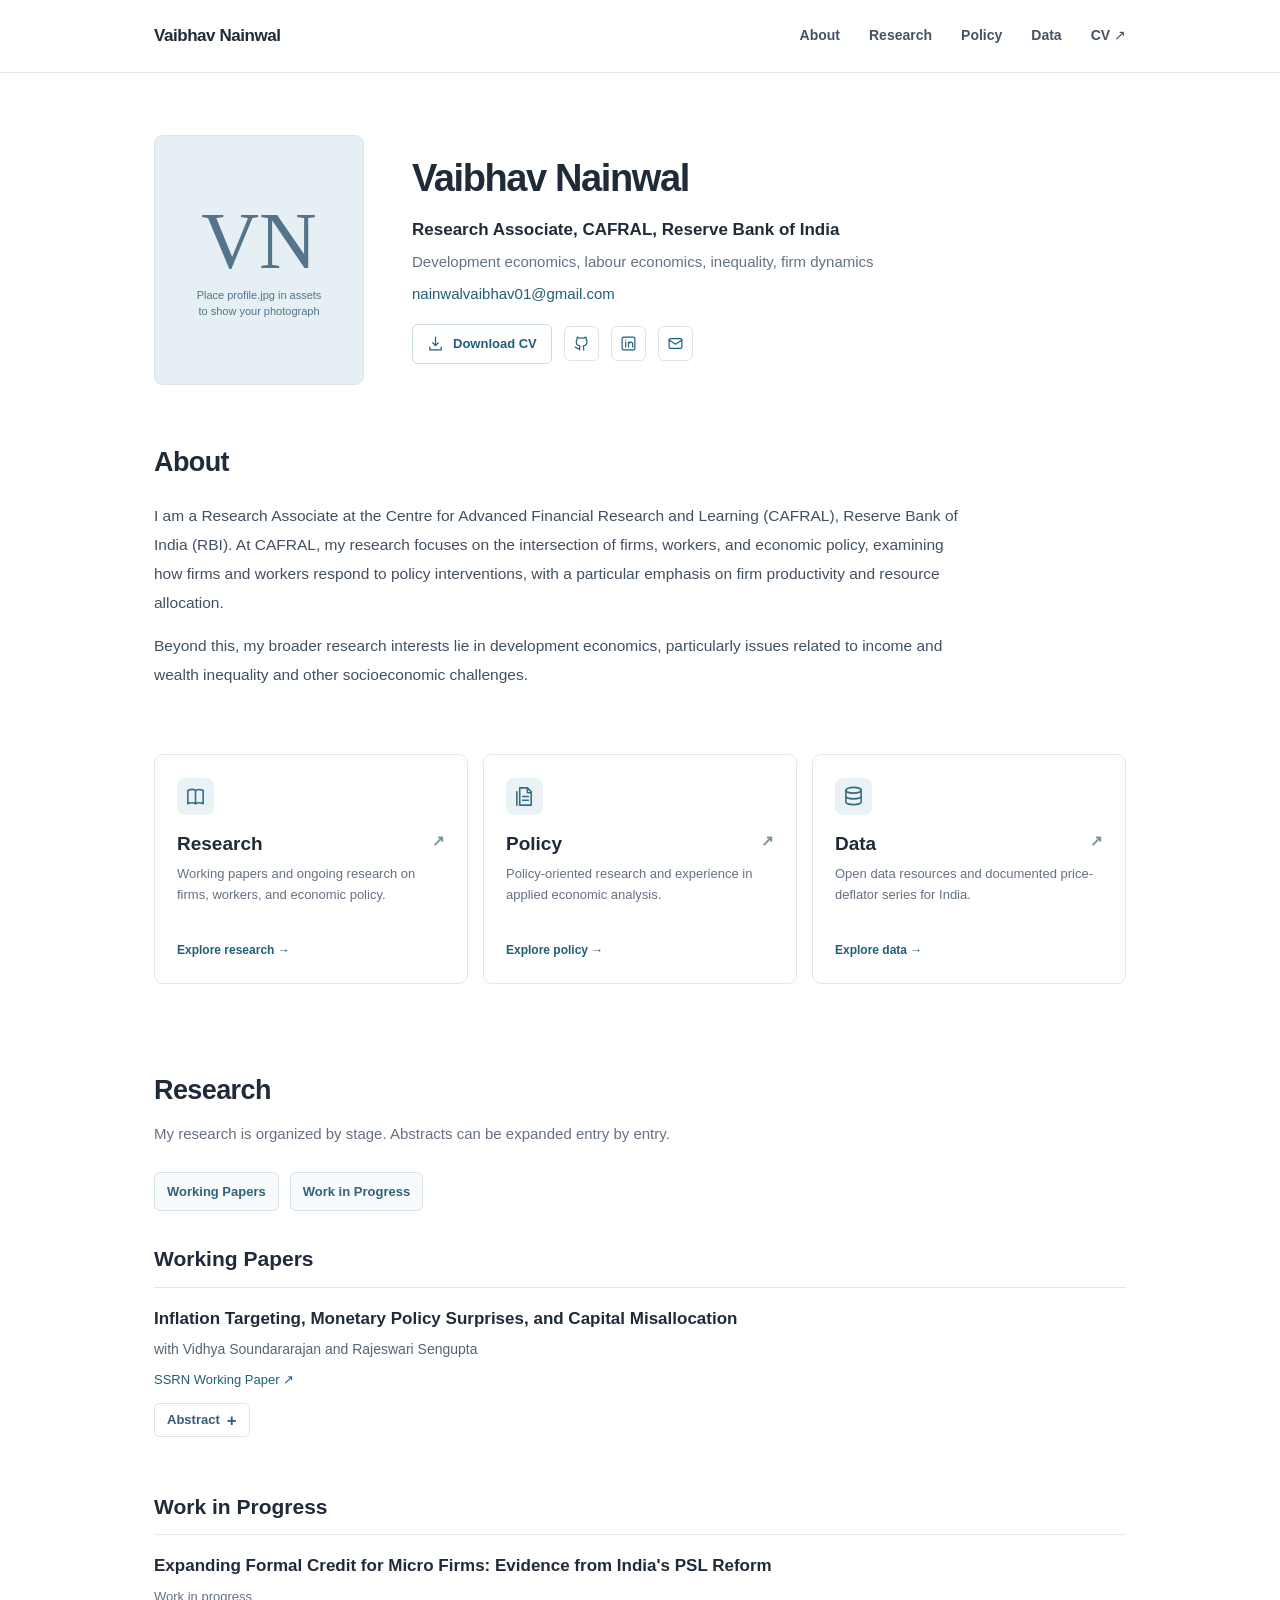
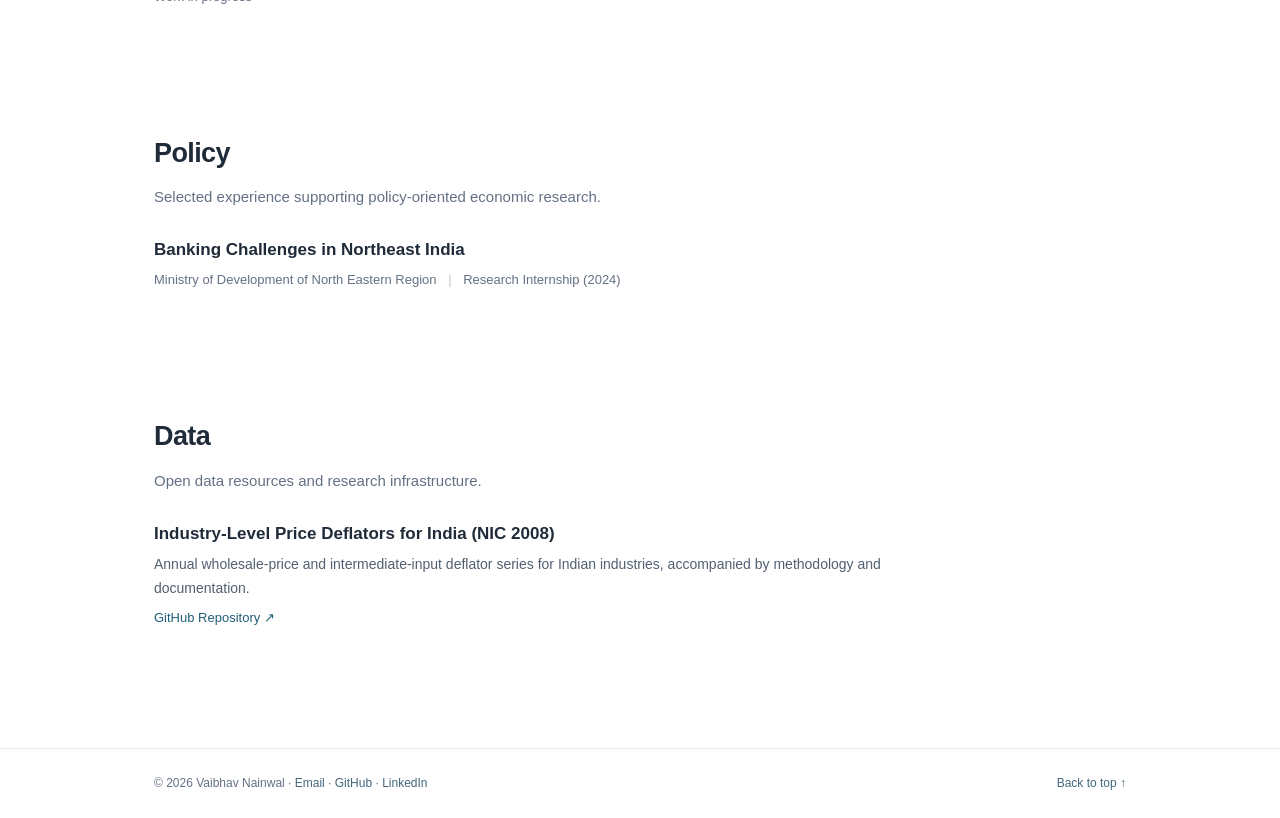
==== index.html @ 9726be57 "Initial academic website" ====
<!doctype html>
<html lang="en">
<head>
<meta charset="utf-8"><meta name="viewport" content="width=device-width,initial-scale=1">
<title>Vaibhav Nainwal | Economist</title>
<meta name="description" content="Vaibhav Nainwal, Research Associate at CAFRAL, RBI. Research in economics, firms, labor markets and inequality.">
<link rel="icon" href="assets/favicon.svg" type="image/svg+xml"><link rel="stylesheet" href="styles.css">
</head>
<body>
<header class="site-header"><div class="container header-inner">
<a class="wordmark" href="#home">Vaibhav Nainwal</a>
<button class="mobile-menu" type="button" aria-expanded="false" aria-controls="mainnav">Menu ☰</button>
<nav id="mainnav" aria-label="Primary navigation"><a href="#about">About</a><a href="#research">Research</a><a href="#policy">Policy</a><a href="#data">Data</a><a href="assets/Vaibhav_Nainwal_CV.pdf" target="_blank" rel="noopener">CV <span aria-hidden="true">↗</span></a></nav>
</div></header>
<main id="home" class="container">
<section class="intro" aria-label="Introduction">
<div class="portrait-area"><div class="portrait-placeholder" id="portrait-box"><span>VN</span><small>Place profile.jpg in assets<br>to show your photograph</small></div></div>
<div class="intro-text"><h1>Vaibhav Nainwal</h1><p class="position">Research Associate, CAFRAL, Reserve Bank of India</p><p class="fields">Development economics, labour economics, inequality, firm dynamics</p><p class="contact-email"><a href="mailto:nainwalvaibhav01@gmail.com">nainwalvaibhav01@gmail.com</a></p>
<div class="profile-links"><a class="cv-button" href="assets/Vaibhav_Nainwal_CV.pdf" target="_blank" rel="noopener"><svg viewBox="0 0 24 24" aria-hidden="true"><path d="M12 3v12m0 0 4-4m-4 4-4-4M4 17v4h16v-4"/></svg> Download CV</a><a class="icon-link" href="https://github.com/VaibhavNainwal" target="_blank" rel="noopener noreferrer" aria-label="GitHub profile" title="GitHub"><svg viewBox="0 0 24 24" aria-hidden="true"><path d="M9 19c-4 1-4-2-6-2m12 4v-3.2a3 3 0 0 0-.8-2.3c2.7-.3 5.5-1.3 5.5-6A4.7 4.7 0 0 0 18.4 6a4.3 4.3 0 0 0-.1-3s-1 0-3 1.6a10 10 0 0 0-6.4 0C7 3 6 3 6 3a4.3 4.3 0 0 0-.1 3 4.7 4.7 0 0 0-1.3 3.5c0 4.7 2.8 5.7 5.5 6A3 3 0 0 0 9.3 18V21"/></svg></a><a class="icon-link" href="https://www.linkedin.com/in/vaibhav-nainwal-86041a1bb/" target="_blank" rel="noopener noreferrer" aria-label="LinkedIn profile" title="LinkedIn"><svg viewBox="0 0 24 24" aria-hidden="true"><rect x="3" y="3" width="18" height="18" rx="2"/><path d="M8 10v7m0-10v.01M12 17v-7m0 3a3 3 0 0 1 6 0v4"/></svg></a><a class="icon-link" href="mailto:nainwalvaibhav01@gmail.com" title="Email" aria-label="Email"><svg viewBox="0 0 24 24" aria-hidden="true"><rect x="3" y="5" width="18" height="14" rx="2"/><path d="m3 7 9 6 9-6"/></svg></a></div>
</div></section>
<section class="text-section" id="about"><h2>About</h2>
<p>I am a Research Associate at the Centre for Advanced Financial Research and Learning (CAFRAL), Reserve Bank of India (RBI). At CAFRAL, my research focuses on the intersection of firms, workers, and economic policy, examining how firms and workers respond to policy interventions, with a particular emphasis on firm productivity and resource allocation.</p>
<p>Beyond this, my broader research interests lie in development economics, particularly issues related to income and wealth inequality and other socioeconomic challenges.</p>
</section>
<div class="feature-grid" aria-label="Explore the website">
<a class="feature-card" href="#research"><div class="feature-icon"><svg viewBox="0 0 24 24" aria-hidden="true"><path d="M4 19.5V5.7c3.6-1.6 6.4-1.3 8 0v13.8c-2.5-1.4-5.2-1.4-8 0Zm8 0V5.7c2.5-1.4 5.2-1.4 8 0v13.8c-2.8-1.4-5.5-1.4-8 0Z"/></svg></div><h3>Research <span>↗</span></h3><p>Working papers and ongoing research on firms, workers, and economic policy.</p><span class="explore">Explore research →</span></a>
<a class="feature-card" href="#policy"><div class="feature-icon"><svg viewBox="0 0 24 24" aria-hidden="true"><path d="M7 3h8l4 4v14H7zM15 3v5h4M10 12h6m-6 4h6M4 7v14"/></svg></div><h3>Policy <span>↗</span></h3><p>Policy-oriented research and experience in applied economic analysis.</p><span class="explore">Explore policy →</span></a>
<a class="feature-card" href="#data"><div class="feature-icon"><svg viewBox="0 0 24 24" aria-hidden="true"><ellipse cx="12" cy="5.5" rx="8" ry="3"/><path d="M4 5.5v6c0 1.7 3.6 3 8 3s8-1.3 8-3v-6M4 11.5v6c0 1.7 3.6 3 8 3s8-1.3 8-3v-6"/></svg></div><h3>Data <span>↗</span></h3><p>Open data resources and documented price-deflator series for India.</p><span class="explore">Explore data →</span></a>
</div>
<section class="content-section" id="research"><h2>Research</h2><p class="section-lede">My research is organized by stage. Abstracts can be expanded entry by entry.</p>
<div class="jump-links"><a href="#working-papers">Working Papers</a><a href="#work-in-progress">Work in Progress</a></div>
<h3 id="working-papers" class="category-heading">Working Papers</h3>
<article class="entry"><h4>Inflation Targeting, Monetary Policy Surprises, and Capital Misallocation</h4><p class="coauthors">with Vidhya Soundararajan and Rajeswari Sengupta</p><p class="entry-meta"><a href="https://papers.ssrn.com/sol3/papers.cfm?abstract_id=7535941" target="_blank" rel="noopener noreferrer">SSRN Working Paper ↗</a></p>
<details><summary>Abstract</summary><div class="abstract"><p>We examine whether a more predictable monetary policy framework improves the allocation of capital across firms. Using firm-level data from the Indian manufacturing sector for 2005–2024, we study this in the context of India's adoption of flexible inflation targeting (FIT) in 2015. We find that firms with high pre-FIT average revenue per unit of capital (ARPK) subsequently accumulate more capital and experience a relative decline in ARPK, consistent with capital being reallocated toward previously under-capitalized firms.</p></div></details></article>
<h3 id="work-in-progress" class="category-heading">Work in Progress</h3>
<article class="entry"><h4>Expanding Formal Credit for Micro Firms: Evidence from India's PSL Reform</h4><p class="entry-meta">Work in progress</p></article>
</section>
<section class="content-section" id="policy"><h2>Policy</h2><p class="section-lede">Selected experience supporting policy-oriented economic research.</p>
<article class="entry"><h4>Banking Challenges in Northeast India</h4><p class="entry-meta">Ministry of Development of North Eastern Region <span class="sep">|</span> Research Internship (2024)</p></article></section>
<section class="content-section" id="data"><h2>Data</h2><p class="section-lede">Open data resources and research infrastructure.</p>
<article class="entry"><h4>Industry-Level Price Deflators for India (NIC 2008)</h4><p>Annual wholesale-price and intermediate-input deflator series for Indian industries, accompanied by methodology and documentation.</p><p class="entry-meta"><a href="https://github.com/VaibhavNainwal/Deflator-Series" target="_blank" rel="noopener noreferrer">GitHub Repository ↗</a></p></article></section>
</main>
<footer><div class="container footer-inner"><span>© <span id="year">2026</span> Vaibhav Nainwal · <a href="mailto:nainwalvaibhav01@gmail.com">Email</a> · <a href="https://github.com/VaibhavNainwal" target="_blank" rel="noopener noreferrer">GitHub</a> · <a href="https://www.linkedin.com/in/vaibhav-nainwal-86041a1bb/" target="_blank" rel="noopener noreferrer">LinkedIn</a></span><a href="#home">Back to top ↑</a></div></footer>
<script src="script.js"></script>
</body></html>
---- styles.css ----
:root{--ink:#202b39;--muted:#647184;--accent:#215e79;--line:#e2e8ed;--soft:#f7fafb;--white:#fff}*{box-sizing:border-box}html{scroll-behavior:smooth;scroll-padding-top:95px}body{margin:0;color:var(--ink);font:16px/1.68 -apple-system,BlinkMacSystemFont,"Segoe UI",Arial,sans-serif;background:#fff}a{color:var(--accent);text-decoration:none}a:hover{text-decoration:underline}.container{max-width:1040px;padding:0 34px;margin:0 auto}.site-header{position:sticky;top:0;z-index:10;background:rgba(255,255,255,.97);border-bottom:1px solid var(--line);backdrop-filter:blur(12px)}.header-inner{min-height:72px;display:flex;align-items:center;justify-content:space-between;gap:20px}.wordmark{font-weight:750;color:var(--ink);font-size:17px;letter-spacing:-.45px}.header-inner nav{display:flex;align-items:center;gap:29px}.header-inner nav a{color:#455364;font-size:14px;font-weight:560}.header-inner nav a:hover{color:var(--accent)}.mobile-menu{display:none}.intro{display:grid;grid-template-columns:210px 1fr;gap:48px;align-items:center;padding:62px 0 43px}.portrait-area{width:210px;height:250px}.portrait-placeholder{height:100%;width:100%;border-radius:9px;background:#e6eff3;color:#53748a;display:flex;flex-direction:column;justify-content:center;align-items:center;gap:7px;text-align:center;border:1px solid #d9e5eb}.portrait-placeholder span{font:400 80px/1 Georgia,serif}.portrait-placeholder small{font-size:11px;line-height:1.4;padding:0 10px}.portrait-area img{display:block;height:100%;width:100%;object-fit:cover;object-position:center 22%;border-radius:9px;border:1px solid var(--line)}h1,h2,h3,h4,p{margin-top:0}.intro h1{font-size:38px;line-height:1.17;letter-spacing:-1.4px;margin-bottom:15px;font-weight:720}.position{font-size:17px;font-weight:620;margin-bottom:6px}.fields{color:var(--muted);font-size:15px;line-height:1.65;margin-bottom:6px}.contact-email{font-size:15px;margin-bottom:18px}.profile-links{display:flex;gap:12px;align-items:center}.cv-button{border:1px solid #cbdce5;padding:8px 14px;border-radius:6px;font-size:13px;font-weight:650;display:inline-flex;gap:9px;align-items:center}.cv-button svg,.icon-link svg{width:17px;height:17px;fill:none;stroke:currentColor;stroke-width:1.7;stroke-linecap:round;stroke-linejoin:round}.icon-link{display:grid;place-items:center;border:1px solid #dbe4e9;width:35px;height:35px;border-radius:6px}.text-section{padding:12px 0 30px}.text-section h2,.content-section h2{font-size:27px;letter-spacing:-.6px;font-weight:700;margin-bottom:17px}.text-section p{max-width:820px;margin-bottom:14px;color:#415061;font-size:15.5px;line-height:1.86}.feature-grid{display:grid;grid-template-columns:repeat(3,1fr);gap:15px;margin:21px 0 70px}.feature-card{border:1px solid var(--line);border-radius:9px;padding:23px 22px 20px;color:var(--ink);background:var(--white);min-height:205px;transition:border-color .2s,transform .2s,box-shadow .2s}.feature-card:hover{text-decoration:none;border-color:#a9c7d6;box-shadow:0 6px 18px #263c4c09;transform:translateY(-2px)}.feature-icon{width:37px;height:37px;border-radius:8px;background:#eaf2f6;color:#336d86;display:grid;place-items:center;margin-bottom:13px}.feature-icon svg{width:23px;height:23px;fill:none;stroke:currentColor;stroke-width:1.65;stroke-linecap:round;stroke-linejoin:round}.feature-card h3{font-size:19px;margin-bottom:4px;display:flex;justify-content:space-between}.feature-card h3 span{font-size:15px;color:#7792a1}.feature-card p{color:var(--muted);font-size:13px;line-height:1.6;min-height:60px;margin-bottom:12px}.explore{font-size:12px;font-weight:700;color:var(--accent)}.content-section{padding:14px 0 60px}.section-lede{color:var(--muted);font-size:15px;margin-top:-9px;margin-bottom:25px}.jump-links{display:flex;gap:11px;flex-wrap:wrap;margin:0 0 30px}.jump-links a{border:1px solid #d5e2e9;background:#f8fbfc;color:#32627b;border-radius:6px;padding:8px 12px;font-size:13px;font-weight:650}.category-heading{font-size:21px;font-weight:700;margin:30px 0 15px;padding-bottom:10px;border-bottom:1px solid var(--line)}.entry{padding:4px 0 22px;margin-bottom:14px}.entry h4{font-size:17px;line-height:1.43;margin-bottom:7px;font-weight:680}.entry p{margin-bottom:7px}.coauthors{font-size:14px;color:#546578}.entry-meta{font-size:13px;color:var(--muted);margin-bottom:13px!important}.sep{padding:0 8px;color:#bec7cc}.entry>p:not(.coauthors):not(.entry-meta){color:#526071;font-size:14px;max-width:820px}details{margin-top:13px}summary{list-style:none;cursor:pointer;display:inline-flex;align-items:center;gap:7px;border:1px solid #dce5eb;border-radius:5px;padding:5px 12px;color:#325f78;font-size:13px;font-weight:630}summary::-webkit-details-marker{display:none}summary:after{content:'+';font-size:17px;line-height:1}details[open] summary:after{content:'−'}.abstract{font-size:14px;color:#4d5e70;line-height:1.84;max-width:880px;border-left:3px solid #cde1eb;padding:13px 20px 1px;margin:12px 0;background:#f9fbfc}footer{border-top:1px solid var(--line);margin-top:10px}.footer-inner{display:flex;justify-content:space-between;align-items:center;padding-top:24px;padding-bottom:25px;gap:15px;font-size:12px;color:var(--muted)}footer a{color:#42677d}@media(max-width:720px){.container{padding:0 20px}.header-inner{min-height:62px}.mobile-menu{display:block;border:0;background:none;color:var(--ink);font:600 13px inherit;padding:10px;cursor:pointer}.header-inner nav{display:none;position:absolute;left:0;right:0;top:62px;background:white;border-bottom:1px solid var(--line);padding:12px 24px 18px;flex-direction:column;align-items:flex-start;gap:15px}.header-inner nav.is-open{display:flex}.intro{grid-template-columns:1fr;gap:23px;padding:36px 0 15px}.portrait-area{height:210px;width:176px}.intro h1{font-size:32px}.feature-grid{grid-template-columns:1fr;gap:12px;margin-bottom:38px}.feature-card{min-height:auto}.feature-card p{min-height:auto}.footer-inner{flex-direction:column;align-items:flex-start}.content-section{padding-bottom:40px}}
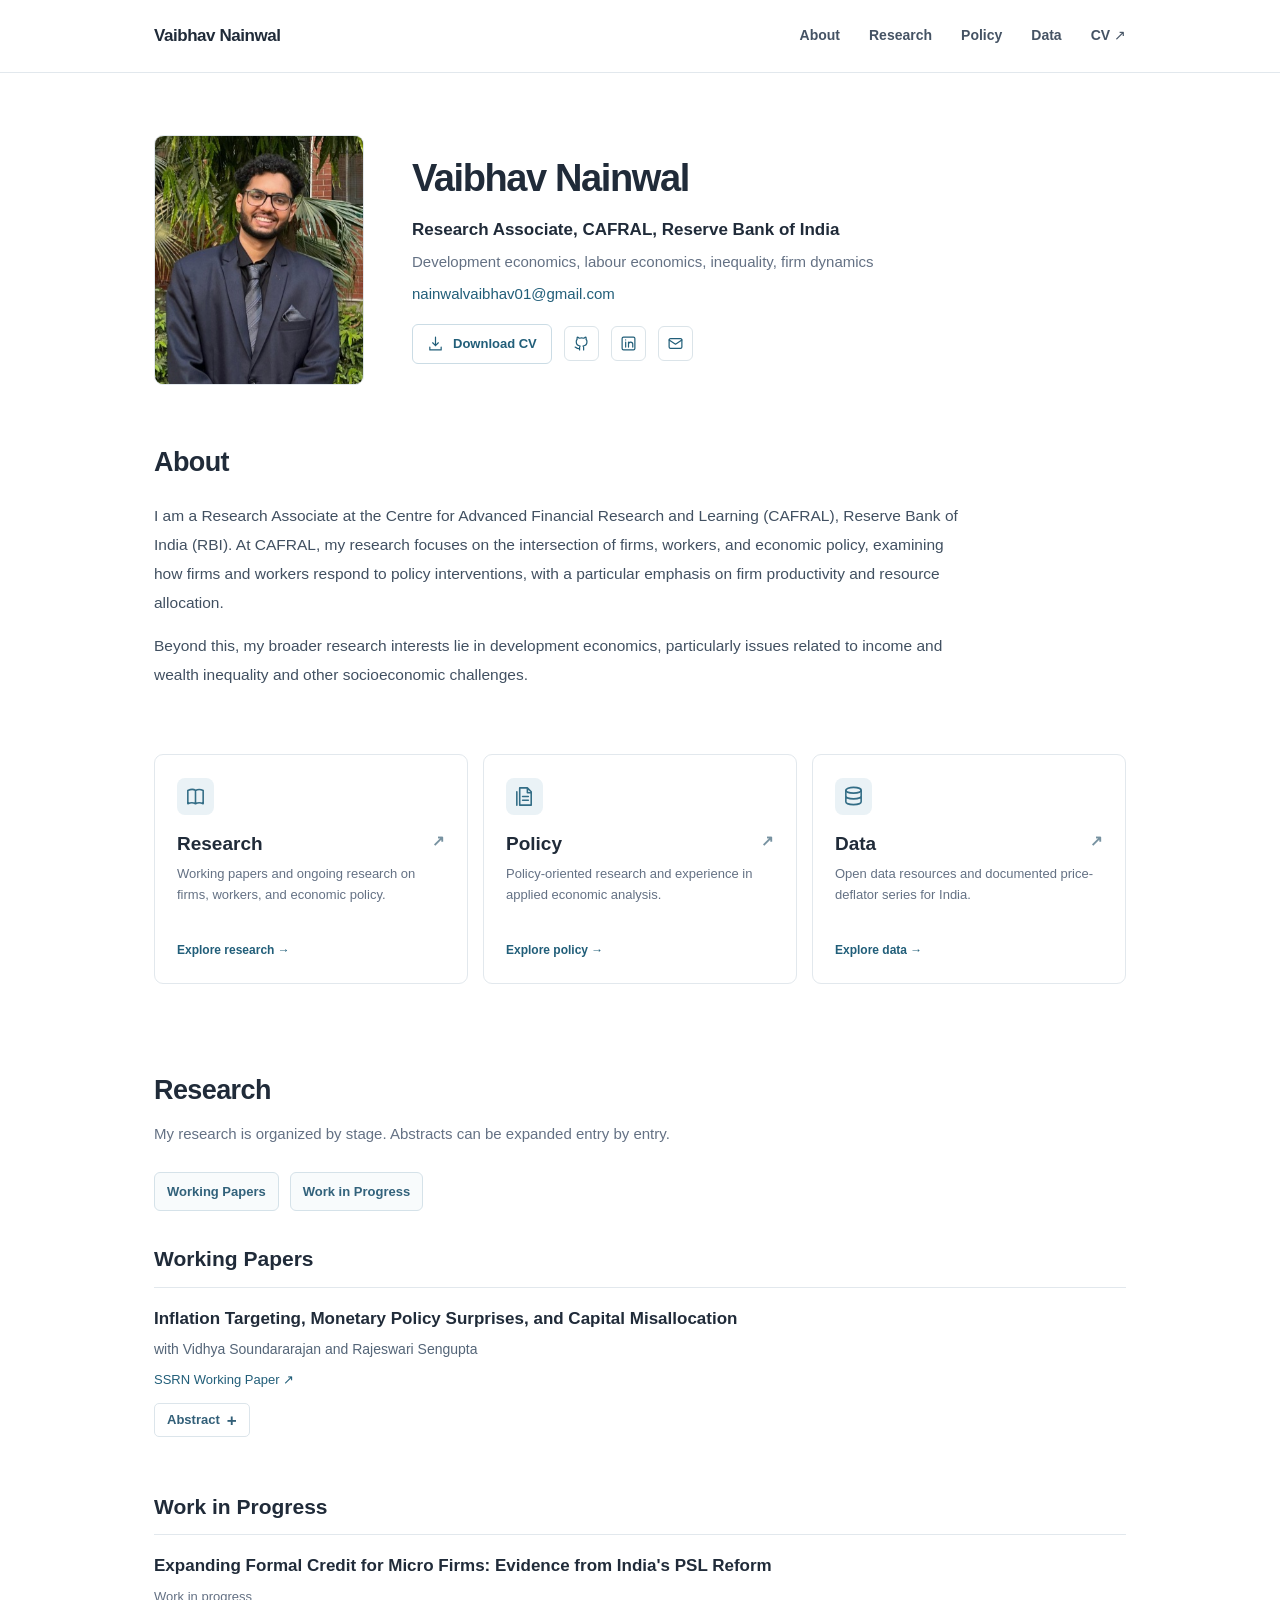
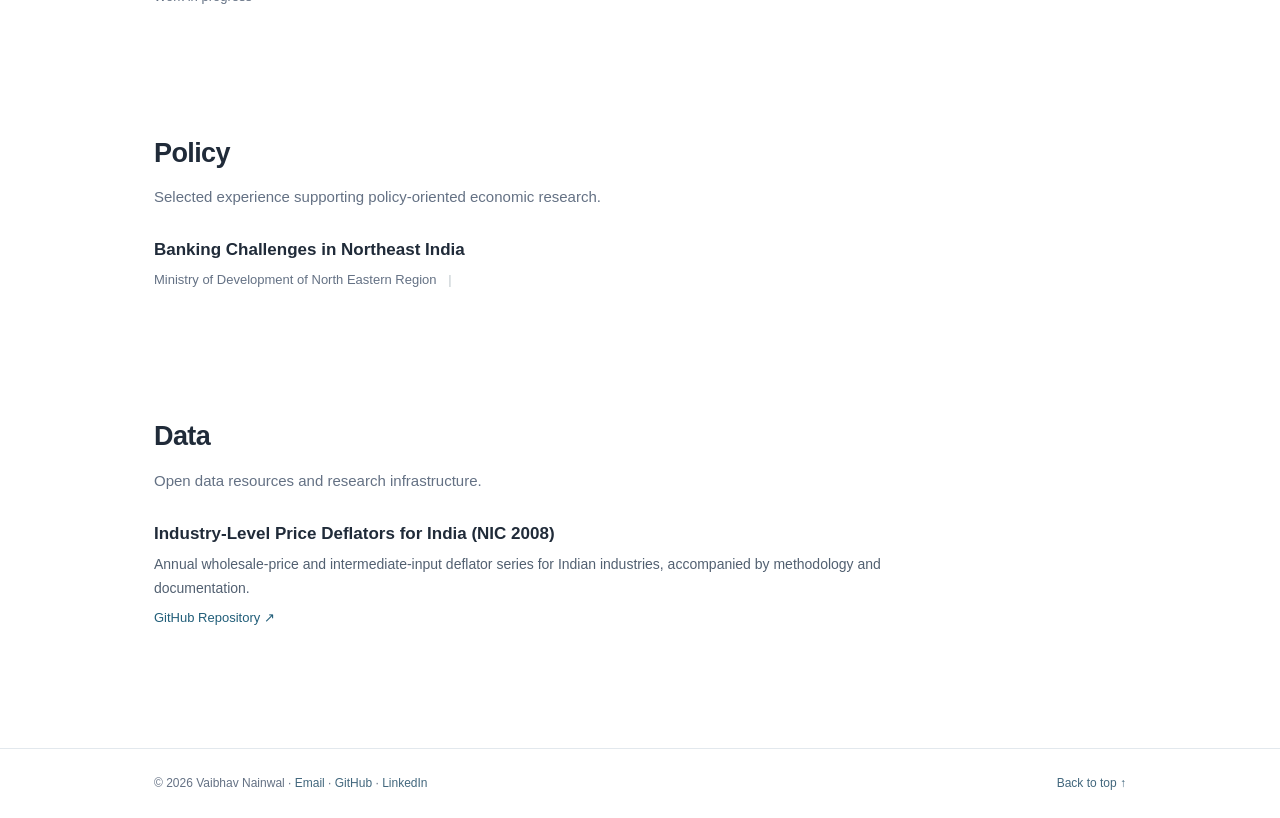
==== commit b88b9948: "Update index.html" ====
--- a/index.html
+++ b/index.html
@@ -1,45 +1,253 @@
+
 <!doctype html>
 <html lang="en">
 <head>
-<meta charset="utf-8"><meta name="viewport" content="width=device-width,initial-scale=1">
-<title>Vaibhav Nainwal | Economist</title>
-<meta name="description" content="Vaibhav Nainwal, Research Associate at CAFRAL, RBI. Research in economics, firms, labor markets and inequality.">
-<link rel="icon" href="assets/favicon.svg" type="image/svg+xml"><link rel="stylesheet" href="styles.css">
+  <meta charset="utf-8">
+  <meta name="viewport" content="width=device-width, initial-scale=1">
+
+  <!-- Page title and description -->
+  <title>Vaibhav Nainwal | Economist</title>
+  <meta name="description" content="Vaibhav Nainwal is a Research Associate at CAFRAL, Reserve Bank of India. His research focuses on development economics, firm productivity, labour markets, monetary policy, and inequality.">
+
+  <!-- Search engine indexing -->
+  <meta name="robots" content="index, follow">
+  <link rel="canonical" href="https://vaibhavnainwal.github.io/">
+
+  <!-- Open Graph metadata -->
+  <meta property="og:type" content="profile">
+  <meta property="og:title" content="Vaibhav Nainwal | Economist">
+  <meta property="og:description" content="Personal academic website of Vaibhav Nainwal, Research Associate at CAFRAL. Research in development economics, firm productivity, labour markets, and inequality.">
+  <meta property="og:url" content="https://vaibhavnainwal.github.io/">
+  <meta property="og:site_name" content="Vaibhav Nainwal">
+
+  <!-- Social media preview -->
+  <meta name="twitter:card" content="summary">
+  <meta name="twitter:title" content="Vaibhav Nainwal | Economist">
+  <meta name="twitter:description" content="Research Associate at CAFRAL. Research in development economics, firms, labour markets, monetary policy, and inequality.">
+
+  <!-- Structured data for search engines -->
+  <script type="application/ld+json">
+  {
+    "@context": "https://schema.org",
+    "@type": "Person",
+    "@id": "https://vaibhavnainwal.github.io/#person",
+    "name": "Vaibhav Nainwal",
+    "givenName": "Vaibhav",
+    "familyName": "Nainwal",
+    "url": "https://vaibhavnainwal.github.io/",
+    "description": "Economist and Research Associate at the Centre for Advanced Financial Research and Learning (CAFRAL), working on development economics, firm productivity, labour markets, monetary policy, and inequality.",
+    "jobTitle": "Research Associate",
+    "worksFor": {
+      "@type": "Organization",
+      "name": "Centre for Advanced Financial Research and Learning (CAFRAL)",
+      "url": "https://cafral.org.in/"
+    },
+    "alumniOf": {
+      "@type": "CollegeOrUniversity",
+      "name": "Delhi School of Economics, University of Delhi"
+    },
+    "knowsAbout": [
+      "Economics",
+      "Development Economics",
+      "Labour Economics",
+      "Firm Productivity",
+      "Capital Misallocation",
+      "Monetary Policy",
+      "Income Inequality"
+    ],
+    "sameAs": [
+      "https://github.com/VaibhavNainwal",
+      "https://www.linkedin.com/in/vaibhav-nainwal-86041a1bb/",
+      "https://ideas.repec.org/f/pna884.html"
+    ]
+  }
+  </script>
+
+  <!-- Website assets -->
+  <link rel="icon" href="assets/favicon.svg" type="image/svg+xml">
+  <link rel="stylesheet" href="styles.css">
 </head>
+
 <body>
-<header class="site-header"><div class="container header-inner">
-<a class="wordmark" href="#home">Vaibhav Nainwal</a>
-<button class="mobile-menu" type="button" aria-expanded="false" aria-controls="mainnav">Menu ☰</button>
-<nav id="mainnav" aria-label="Primary navigation"><a href="#about">About</a><a href="#research">Research</a><a href="#policy">Policy</a><a href="#data">Data</a><a href="assets/Vaibhav_Nainwal_CV.pdf" target="_blank" rel="noopener">CV <span aria-hidden="true">↗</span></a></nav>
-</div></header>
+
+<header class="site-header">
+  <div class="container header-inner">
+    <a class="wordmark" href="#home">Vaibhav Nainwal</a>
+    <button class="mobile-menu" type="button" aria-expanded="false" aria-controls="mainnav">Menu ☰</button>
+    <nav id="mainnav" aria-label="Primary navigation">
+      <a href="#about">About</a>
+      <a href="#research">Research</a>
+      <a href="#policy">Policy</a>
+      <a href="#data">Data</a>
+      <a href="assets/Vaibhav_Nainwal_CV.pdf" target="_blank" rel="noopener">CV <span aria-hidden="true">↗</span></a>
+    </nav>
+  </div>
+</header>
+
 <main id="home" class="container">
-<section class="intro" aria-label="Introduction">
-<div class="portrait-area"><div class="portrait-placeholder" id="portrait-box"><span>VN</span><small>Place profile.jpg in assets<br>to show your photograph</small></div></div>
-<div class="intro-text"><h1>Vaibhav Nainwal</h1><p class="position">Research Associate, CAFRAL, Reserve Bank of India</p><p class="fields">Development economics, labour economics, inequality, firm dynamics</p><p class="contact-email"><a href="mailto:nainwalvaibhav01@gmail.com">nainwalvaibhav01@gmail.com</a></p>
-<div class="profile-links"><a class="cv-button" href="assets/Vaibhav_Nainwal_CV.pdf" target="_blank" rel="noopener"><svg viewBox="0 0 24 24" aria-hidden="true"><path d="M12 3v12m0 0 4-4m-4 4-4-4M4 17v4h16v-4"/></svg> Download CV</a><a class="icon-link" href="https://github.com/VaibhavNainwal" target="_blank" rel="noopener noreferrer" aria-label="GitHub profile" title="GitHub"><svg viewBox="0 0 24 24" aria-hidden="true"><path d="M9 19c-4 1-4-2-6-2m12 4v-3.2a3 3 0 0 0-.8-2.3c2.7-.3 5.5-1.3 5.5-6A4.7 4.7 0 0 0 18.4 6a4.3 4.3 0 0 0-.1-3s-1 0-3 1.6a10 10 0 0 0-6.4 0C7 3 6 3 6 3a4.3 4.3 0 0 0-.1 3 4.7 4.7 0 0 0-1.3 3.5c0 4.7 2.8 5.7 5.5 6A3 3 0 0 0 9.3 18V21"/></svg></a><a class="icon-link" href="https://www.linkedin.com/in/vaibhav-nainwal-86041a1bb/" target="_blank" rel="noopener noreferrer" aria-label="LinkedIn profile" title="LinkedIn"><svg viewBox="0 0 24 24" aria-hidden="true"><rect x="3" y="3" width="18" height="18" rx="2"/><path d="M8 10v7m0-10v.01M12 17v-7m0 3a3 3 0 0 1 6 0v4"/></svg></a><a class="icon-link" href="mailto:nainwalvaibhav01@gmail.com" title="Email" aria-label="Email"><svg viewBox="0 0 24 24" aria-hidden="true"><rect x="3" y="5" width="18" height="14" rx="2"/><path d="m3 7 9 6 9-6"/></svg></a></div>
-</div></section>
-<section class="text-section" id="about"><h2>About</h2>
-<p>I am a Research Associate at the Centre for Advanced Financial Research and Learning (CAFRAL), Reserve Bank of India (RBI). At CAFRAL, my research focuses on the intersection of firms, workers, and economic policy, examining how firms and workers respond to policy interventions, with a particular emphasis on firm productivity and resource allocation.</p>
-<p>Beyond this, my broader research interests lie in development economics, particularly issues related to income and wealth inequality and other socioeconomic challenges.</p>
-</section>
-<div class="feature-grid" aria-label="Explore the website">
-<a class="feature-card" href="#research"><div class="feature-icon"><svg viewBox="0 0 24 24" aria-hidden="true"><path d="M4 19.5V5.7c3.6-1.6 6.4-1.3 8 0v13.8c-2.5-1.4-5.2-1.4-8 0Zm8 0V5.7c2.5-1.4 5.2-1.4 8 0v13.8c-2.8-1.4-5.5-1.4-8 0Z"/></svg></div><h3>Research <span>↗</span></h3><p>Working papers and ongoing research on firms, workers, and economic policy.</p><span class="explore">Explore research →</span></a>
-<a class="feature-card" href="#policy"><div class="feature-icon"><svg viewBox="0 0 24 24" aria-hidden="true"><path d="M7 3h8l4 4v14H7zM15 3v5h4M10 12h6m-6 4h6M4 7v14"/></svg></div><h3>Policy <span>↗</span></h3><p>Policy-oriented research and experience in applied economic analysis.</p><span class="explore">Explore policy →</span></a>
-<a class="feature-card" href="#data"><div class="feature-icon"><svg viewBox="0 0 24 24" aria-hidden="true"><ellipse cx="12" cy="5.5" rx="8" ry="3"/><path d="M4 5.5v6c0 1.7 3.6 3 8 3s8-1.3 8-3v-6M4 11.5v6c0 1.7 3.6 3 8 3s8-1.3 8-3v-6"/></svg></div><h3>Data <span>↗</span></h3><p>Open data resources and documented price-deflator series for India.</p><span class="explore">Explore data →</span></a>
-</div>
-<section class="content-section" id="research"><h2>Research</h2><p class="section-lede">My research is organized by stage. Abstracts can be expanded entry by entry.</p>
-<div class="jump-links"><a href="#working-papers">Working Papers</a><a href="#work-in-progress">Work in Progress</a></div>
-<h3 id="working-papers" class="category-heading">Working Papers</h3>
-<article class="entry"><h4>Inflation Targeting, Monetary Policy Surprises, and Capital Misallocation</h4><p class="coauthors">with Vidhya Soundararajan and Rajeswari Sengupta</p><p class="entry-meta"><a href="https://papers.ssrn.com/sol3/papers.cfm?abstract_id=7535941" target="_blank" rel="noopener noreferrer">SSRN Working Paper ↗</a></p>
-<details><summary>Abstract</summary><div class="abstract"><p>We examine whether a more predictable monetary policy framework improves the allocation of capital across firms. Using firm-level data from the Indian manufacturing sector for 2005–2024, we study this in the context of India's adoption of flexible inflation targeting (FIT) in 2015. We find that firms with high pre-FIT average revenue per unit of capital (ARPK) subsequently accumulate more capital and experience a relative decline in ARPK, consistent with capital being reallocated toward previously under-capitalized firms.</p></div></details></article>
-<h3 id="work-in-progress" class="category-heading">Work in Progress</h3>
-<article class="entry"><h4>Expanding Formal Credit for Micro Firms: Evidence from India's PSL Reform</h4><p class="entry-meta">Work in progress</p></article>
-</section>
-<section class="content-section" id="policy"><h2>Policy</h2><p class="section-lede">Selected experience supporting policy-oriented economic research.</p>
-<article class="entry"><h4>Banking Challenges in Northeast India</h4><p class="entry-meta">Ministry of Development of North Eastern Region <span class="sep">|</span> Research Internship (2024)</p></article></section>
-<section class="content-section" id="data"><h2>Data</h2><p class="section-lede">Open data resources and research infrastructure.</p>
-<article class="entry"><h4>Industry-Level Price Deflators for India (NIC 2008)</h4><p>Annual wholesale-price and intermediate-input deflator series for Indian industries, accompanied by methodology and documentation.</p><p class="entry-meta"><a href="https://github.com/VaibhavNainwal/Deflator-Series" target="_blank" rel="noopener noreferrer">GitHub Repository ↗</a></p></article></section>
+
+  <section class="intro" aria-label="Introduction">
+    <div class="portrait-area">
+      <div class="portrait-placeholder" id="portrait-box">
+        <span>VN</span>
+        <small>Place profile.jpg in assets<br>to show your photograph</small>
+      </div>
+    </div>
+
+    <div class="intro-text">
+      <h1>Vaibhav Nainwal</h1>
+      <p class="position">Research Associate, CAFRAL, Reserve Bank of India</p>
+      <p class="fields">Development economics, labour economics, inequality, firm dynamics</p>
+      <p class="contact-email">
+        <a href="mailto:nainwalvaibhav01@gmail.com">nainwalvaibhav01@gmail.com</a>
+      </p>
+
+      <div class="profile-links">
+        <a class="cv-button" href="assets/Vaibhav_Nainwal_CV.pdf" target="_blank" rel="noopener">
+          <svg viewBox="0 0 24 24" aria-hidden="true">
+            <path d="M12 3v12m0 0 4-4m-4 4-4-4M4 17v4h16v-4"/>
+          </svg>
+          Download CV
+        </a>
+
+        <a class="icon-link" href="https://github.com/VaibhavNainwal" target="_blank" rel="noopener noreferrer" aria-label="GitHub profile" title="GitHub">
+          <svg viewBox="0 0 24 24" aria-hidden="true">
+            <path d="M9 19c-4 1-4-2-6-2m12 4v-3.2a3 3 0 0 0-.8-2.3c2.7-.3 5.5-1.3 5.5-6A4.7 4.7 0 0 0 18.4 6a4.3 4.3 0 0 0-.1-3s-1 0-3 1.6a10 10 0 0 0-6.4 0C7 3 6 3 6 3a4.3 4.3 0 0 0-.1 3 4.7 4.7 0 0 0-1.3 3.5c0 4.7 2.8 5.7 5.5 6A3 3 0 0 0 9.3 18V21"/>
+          </svg>
+        </a>
+
+        <a class="icon-link" href="https://www.linkedin.com/in/vaibhav-nainwal-86041a1bb/" target="_blank" rel="noopener noreferrer" aria-label="LinkedIn profile" title="LinkedIn">
+          <svg viewBox="0 0 24 24" aria-hidden="true">
+            <rect x="3" y="3" width="18" height="18" rx="2"/>
+            <path d="M8 10v7m0-10v.01M12 17v-7m0 3a3 3 0 0 1 6 0v4"/>
+          </svg>
+        </a>
+
+        <a class="icon-link" href="mailto:nainwalvaibhav01@gmail.com" title="Email" aria-label="Email">
+          <svg viewBox="0 0 24 24" aria-hidden="true">
+            <rect x="3" y="5" width="18" height="14" rx="2"/>
+            <path d="m3 7 9 6 9-6"/>
+          </svg>
+        </a>
+      </div>
+    </div>
+  </section>
+
+  <section class="text-section" id="about">
+    <h2>About</h2>
+    <p>I am a Research Associate at the Centre for Advanced Financial Research and Learning (CAFRAL), Reserve Bank of India (RBI). At CAFRAL, my research focuses on the intersection of firms, workers, and economic policy, examining how firms and workers respond to policy interventions, with a particular emphasis on firm productivity and resource allocation.</p>
+    <p>Beyond this, my broader research interests lie in development economics, particularly issues related to income and wealth inequality and other socioeconomic challenges.</p>
+  </section>
+
+  <div class="feature-grid" aria-label="Explore the website">
+
+    <a class="feature-card" href="#research">
+      <div class="feature-icon">
+        <svg viewBox="0 0 24 24" aria-hidden="true">
+          <path d="M4 19.5V5.7c3.6-1.6 6.4-1.3 8 0v13.8c-2.5-1.4-5.2-1.4-8 0Zm8 0V5.7c2.5-1.4 5.2-1.4 8 0v13.8c-2.8-1.4-5.5-1.4-8 0Z"/>
+        </svg>
+      </div>
+      <h3>Research <span>↗</span></h3>
+      <p>Working papers and ongoing research on firms, workers, and economic policy.</p>
+      <span class="explore">Explore research →</span>
+    </a>
+
+    <a class="feature-card" href="#policy">
+      <div class="feature-icon">
+        <svg viewBox="0 0 24 24" aria-hidden="true">
+          <path d="M7 3h8l4 4v14H7zM15 3v5h4M10 12h6m-6 4h6M4 7v14"/>
+        </svg>
+      </div>
+      <h3>Policy <span>↗</span></h3>
+      <p>Policy-oriented research and experience in applied economic analysis.</p>
+      <span class="explore">Explore policy →</span>
+    </a>
+
+    <a class="feature-card" href="#data">
+      <div class="feature-icon">
+        <svg viewBox="0 0 24 24" aria-hidden="true">
+          <ellipse cx="12" cy="5.5" rx="8" ry="3"/>
+          <path d="M4 5.5v6c0 1.7 3.6 3 8 3s8-1.3 8-3v-6M4 11.5v6c0 1.7 3.6 3 8 3s8-1.3 8-3v-6"/>
+        </svg>
+      </div>
+      <h3>Data <span>↗</span></h3>
+      <p>Open data resources and documented price-deflator series for India.</p>
+      <span class="explore">Explore data →</span>
+    </a>
+
+  </div>
+
+  <section class="content-section" id="research">
+    <h2>Research</h2>
+    <p class="section-lede">My research is organized by stage. Abstracts can be expanded entry by entry.</p>
+
+    <div class="jump-links">
+      <a href="#working-papers">Working Papers</a>
+      <a href="#work-in-progress">Work in Progress</a>
+    </div>
+
+    <h3 id="working-papers" class="category-heading">Working Papers</h3>
+
+    <article class="entry">
+      <h4>Inflation Targeting, Monetary Policy Surprises, and Capital Misallocation</h4>
+      <p class="coauthors">with Vidhya Soundararajan and Rajeswari Sengupta</p>
+      <p class="entry-meta">
+        <a href="https://papers.ssrn.com/sol3/papers.cfm?abstract_id=7535941" target="_blank" rel="noopener noreferrer">SSRN Working Paper ↗</a>
+      </p>
+      <details>
+        <summary>Abstract</summary>
+        <div class="abstract">
+          <p>We examine whether a more predictable monetary policy framework improves the allocation of capital across firms. Using firm-level data from the Indian manufacturing sector for 2005–2024, we study this in the context of India's adoption of flexible inflation targeting (FIT) in 2015. We find that firms with high pre-FIT average revenue per unit of capital (ARPK) subsequently accumulate more capital and experience a relative decline in ARPK, consistent with capital being reallocated toward previously under-capitalized firms.</p>
+        </div>
+      </details>
+    </article>
+
+    <h3 id="work-in-progress" class="category-heading">Work in Progress</h3>
+
+    <article class="entry">
+      <h4>Expanding Formal Credit for Micro Firms: Evidence from India's PSL Reform</h4>
+      <p class="entry-meta">Work in progress</p>
+    </article>
+  </section>
+
+  <section class="content-section" id="policy">
+    <h2>Policy</h2>
+    <p class="section-lede">Selected experience supporting policy-oriented economic research.</p>
+
+    <article class="entry">
+      <h4>Banking Challenges in Northeast India</h4>
+      <p class="entry-meta">Ministry of Development of North Eastern Region <span class="sep">|</span>  </p>
+    </article>
+  </section>
+
+  <section class="content-section" id="data">
+    <h2>Data</h2>
+    <p class="section-lede">Open data resources and research infrastructure.</p>
+
+    <article class="entry">
+      <h4>Industry-Level Price Deflators for India (NIC 2008)</h4>
+      <p>Annual wholesale-price and intermediate-input deflator series for Indian industries, accompanied by methodology and documentation.</p>
+      <p class="entry-meta">
+        <a href="https://github.com/VaibhavNainwal/Deflator-Series" target="_blank" rel="noopener noreferrer">GitHub Repository ↗</a>
+      </p>
+    </article>
+  </section>
+
 </main>
-<footer><div class="container footer-inner"><span>© <span id="year">2026</span> Vaibhav Nainwal · <a href="mailto:nainwalvaibhav01@gmail.com">Email</a> · <a href="https://github.com/VaibhavNainwal" target="_blank" rel="noopener noreferrer">GitHub</a> · <a href="https://www.linkedin.com/in/vaibhav-nainwal-86041a1bb/" target="_blank" rel="noopener noreferrer">LinkedIn</a></span><a href="#home">Back to top ↑</a></div></footer>
+
+<footer>
+  <div class="container footer-inner">
+    <span>
+      © <span id="year">2026</span> Vaibhav Nainwal ·
+      <a href="mailto:vaibhav.nainwal@cafral.org.in">Email</a> ·
+      <a href="https://github.com/VaibhavNainwal" target="_blank" rel="noopener noreferrer">GitHub</a> ·
+      <a href="https://www.linkedin.com/in/vaibhav-nainwal-86041a1bb/" target="_blank" rel="noopener noreferrer">LinkedIn</a>
+    </span>
+    <a href="#home">Back to top ↑</a>
+  </div>
+</footer>
+
 <script src="script.js"></script>
-</body></html>
+
+</body>
+</html>
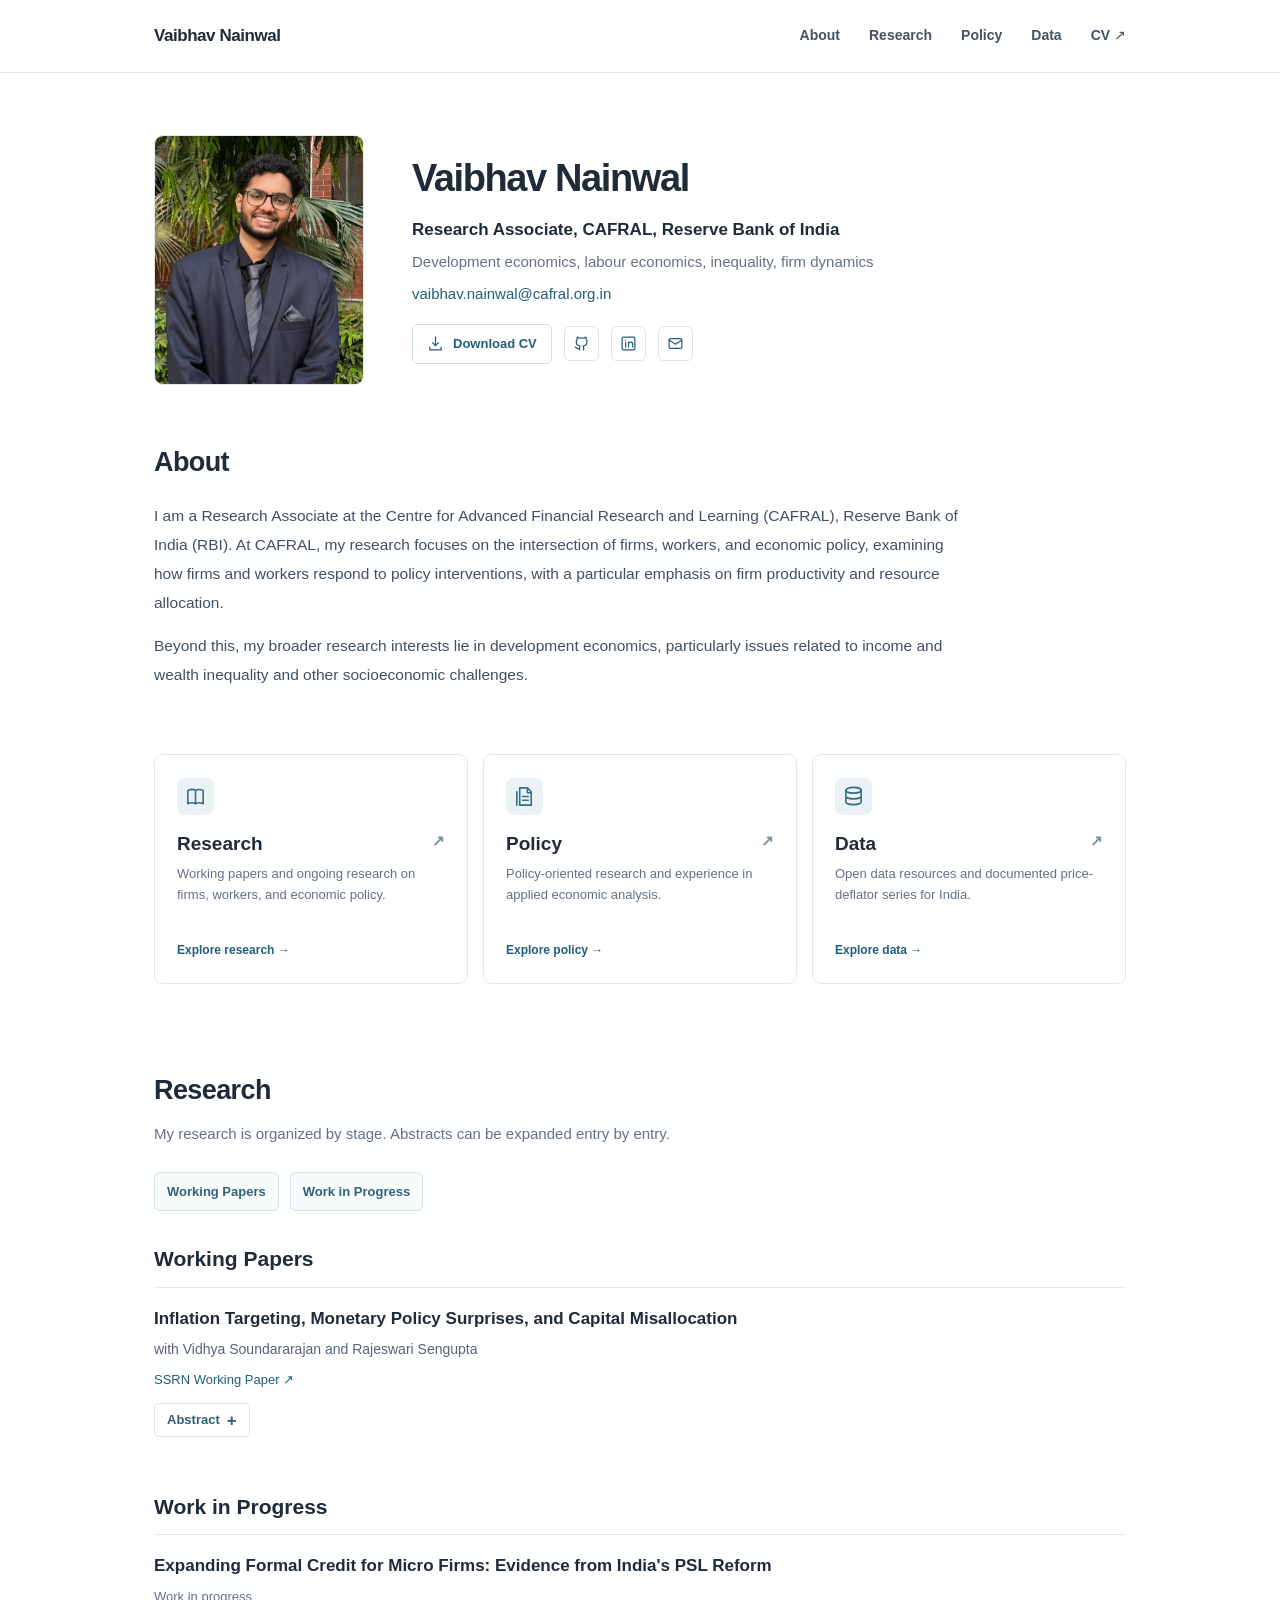
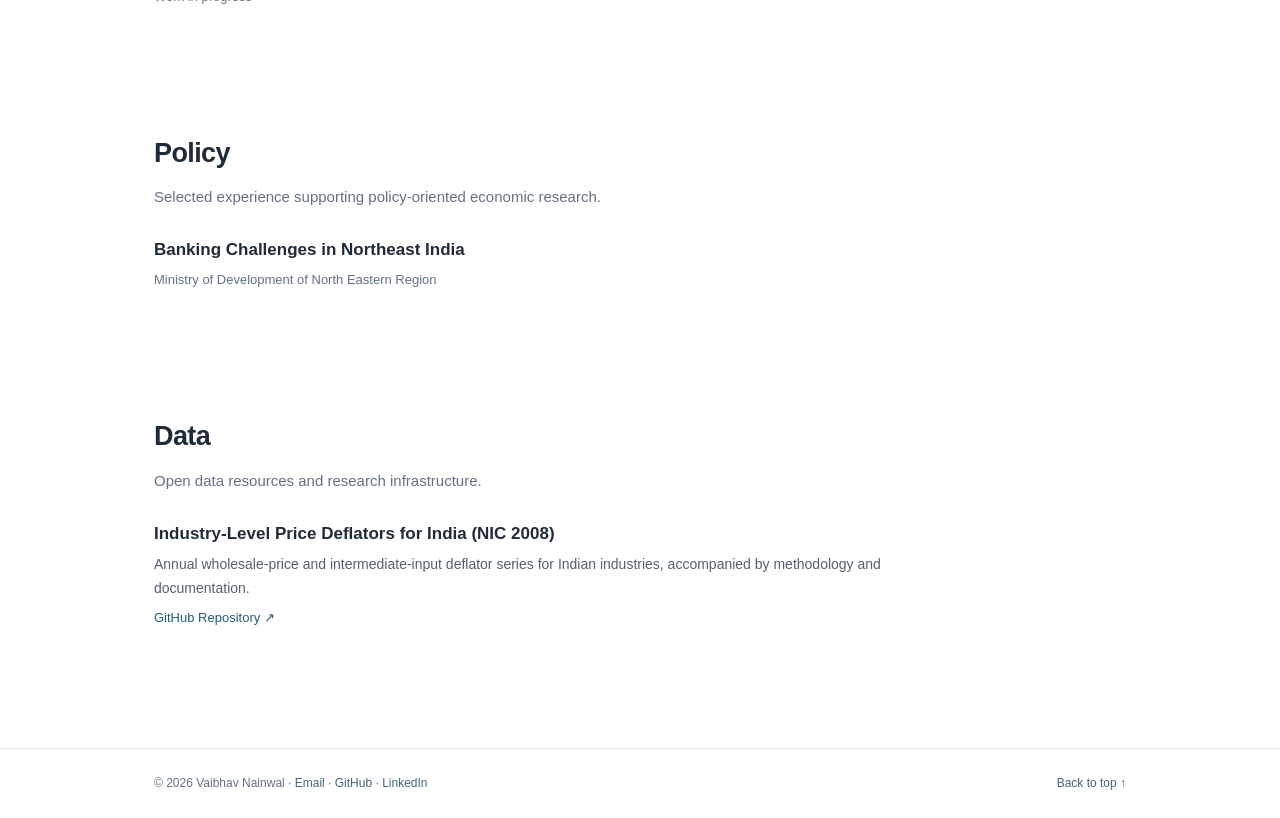
==== commit 9212880c: "Update index.html" ====
--- a/index.html
+++ b/index.html
@@ -99,7 +99,7 @@
       <p class="position">Research Associate, CAFRAL, Reserve Bank of India</p>
       <p class="fields">Development economics, labour economics, inequality, firm dynamics</p>
       <p class="contact-email">
-        <a href="mailto:nainwalvaibhav01@gmail.com">nainwalvaibhav01@gmail.com</a>
+        <a href="mailto:vaibhav.nainwal@cafral.org.in">vaibhav.nainwal@cafral.org.in</a>
       </p>
 
       <div class="profile-links">
@@ -216,7 +216,7 @@
 
     <article class="entry">
       <h4>Banking Challenges in Northeast India</h4>
-      <p class="entry-meta">Ministry of Development of North Eastern Region <span class="sep">|</span>  </p>
+      <p class="entry-meta">Ministry of Development of North Eastern Region  </p>
     </article>
   </section>
 
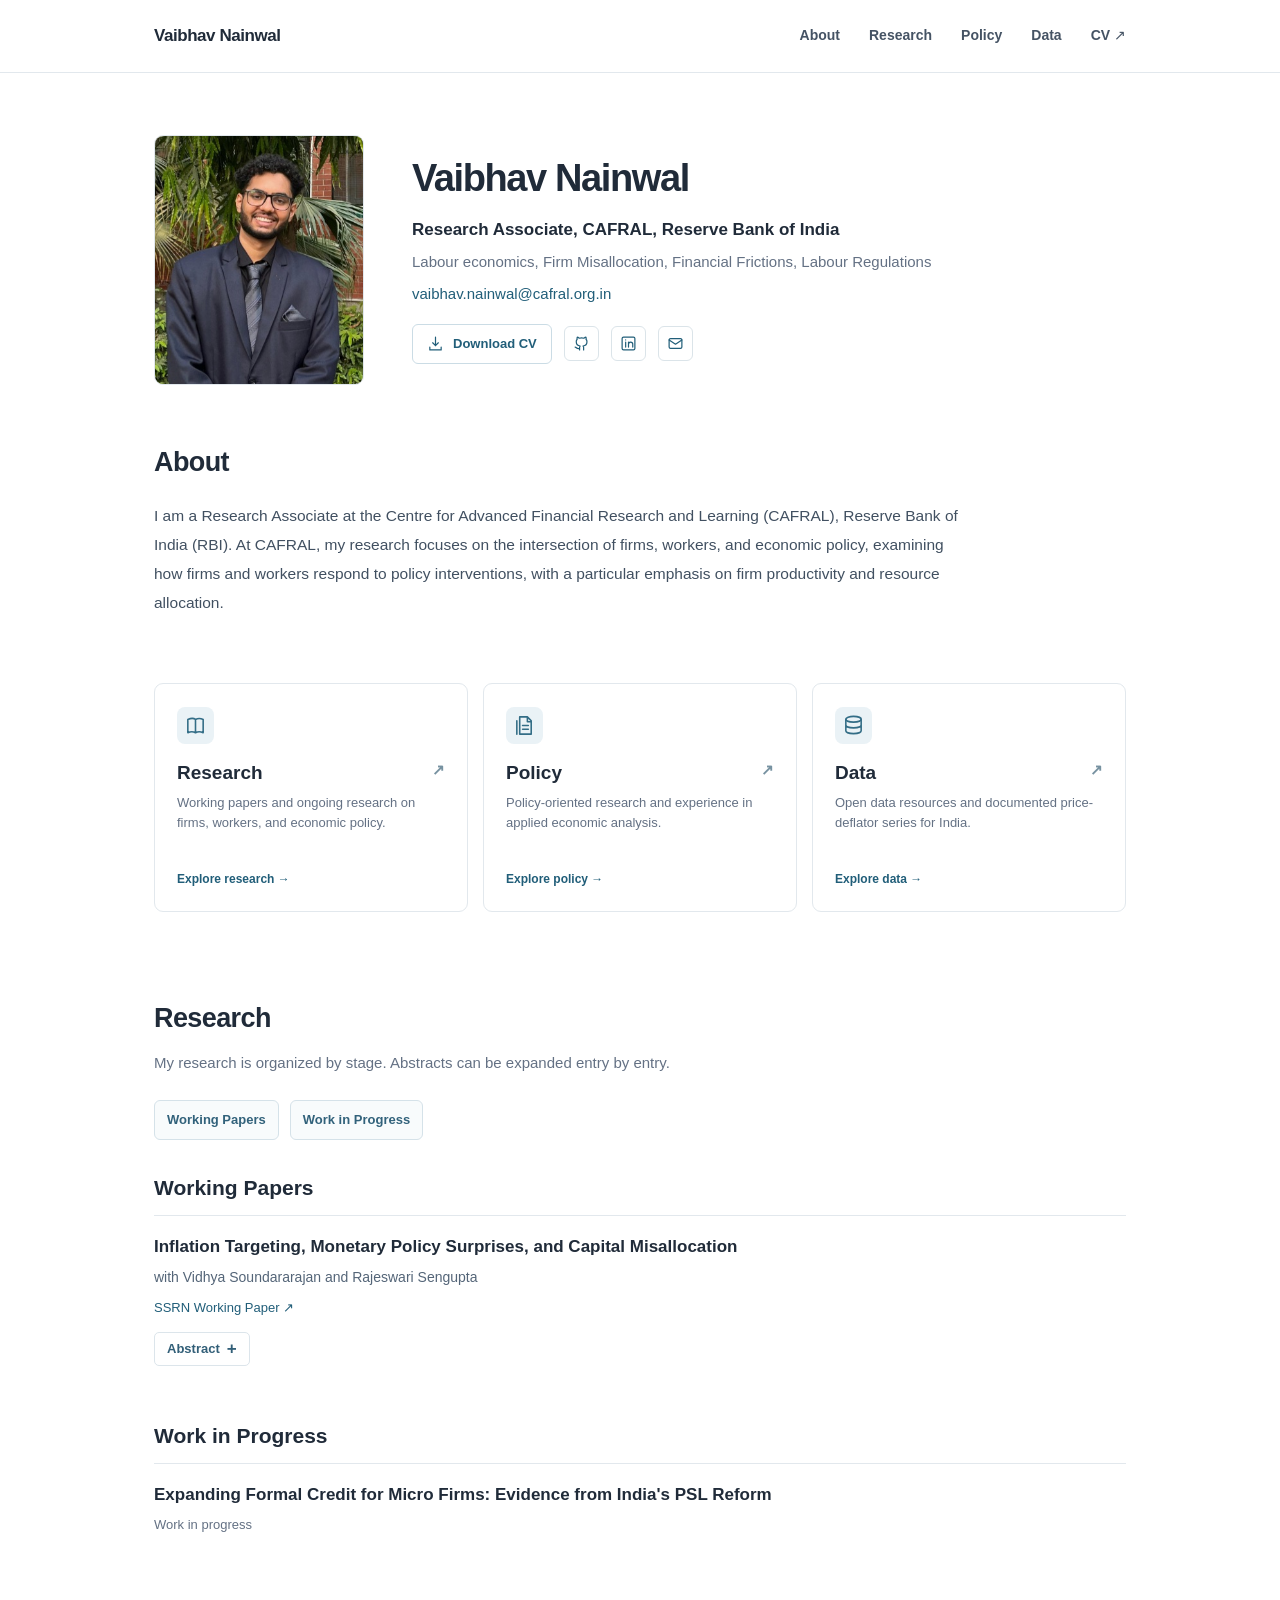
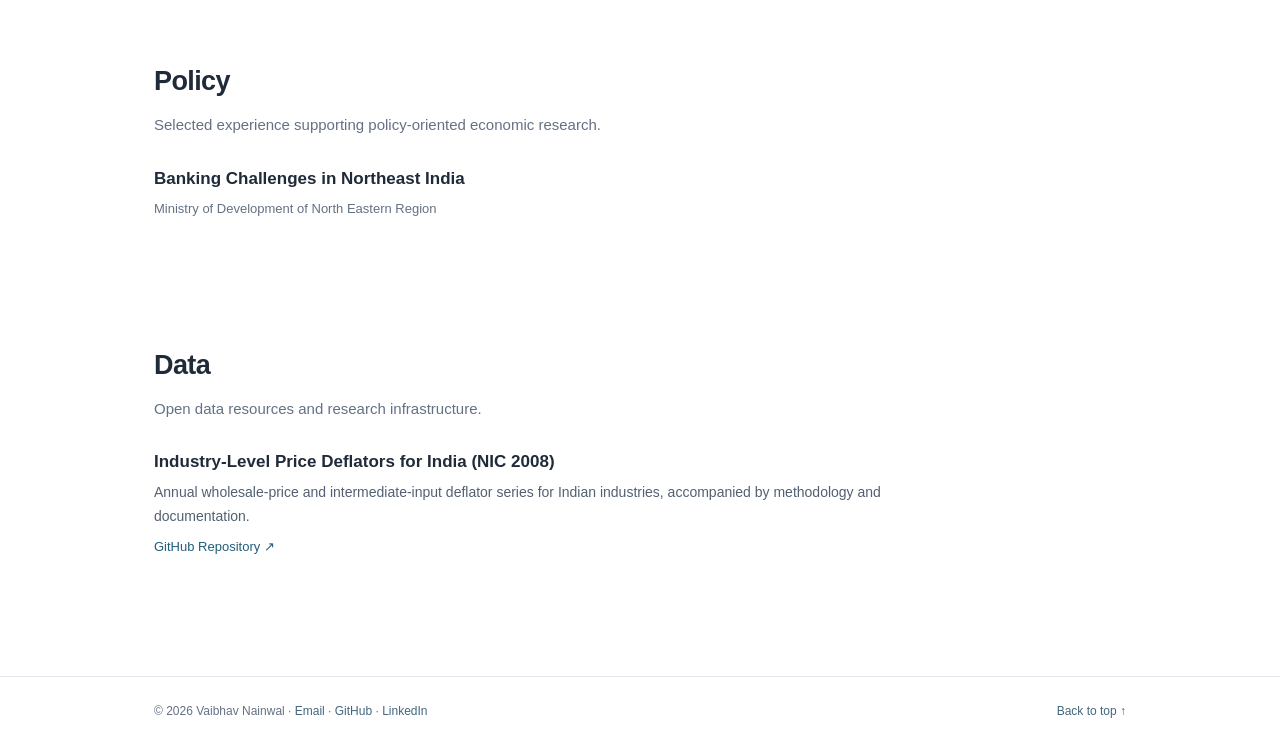
==== commit e2ecd6e7: "Update index.html" ====
--- a/index.html
+++ b/index.html
@@ -97,7 +97,7 @@
     <div class="intro-text">
       <h1>Vaibhav Nainwal</h1>
       <p class="position">Research Associate, CAFRAL, Reserve Bank of India</p>
-      <p class="fields">Development economics, labour economics, inequality, firm dynamics</p>
+      <p class="fields">Labour economics, Firm Misallocation, Financial Frictions, Labour Regulations</p>
       <p class="contact-email">
         <a href="mailto:vaibhav.nainwal@cafral.org.in">vaibhav.nainwal@cafral.org.in</a>
       </p>
@@ -136,7 +136,7 @@
   <section class="text-section" id="about">
     <h2>About</h2>
     <p>I am a Research Associate at the Centre for Advanced Financial Research and Learning (CAFRAL), Reserve Bank of India (RBI). At CAFRAL, my research focuses on the intersection of firms, workers, and economic policy, examining how firms and workers respond to policy interventions, with a particular emphasis on firm productivity and resource allocation.</p>
-    <p>Beyond this, my broader research interests lie in development economics, particularly issues related to income and wealth inequality and other socioeconomic challenges.</p>
+    
   </section>
 
   <div class="feature-grid" aria-label="Explore the website">
